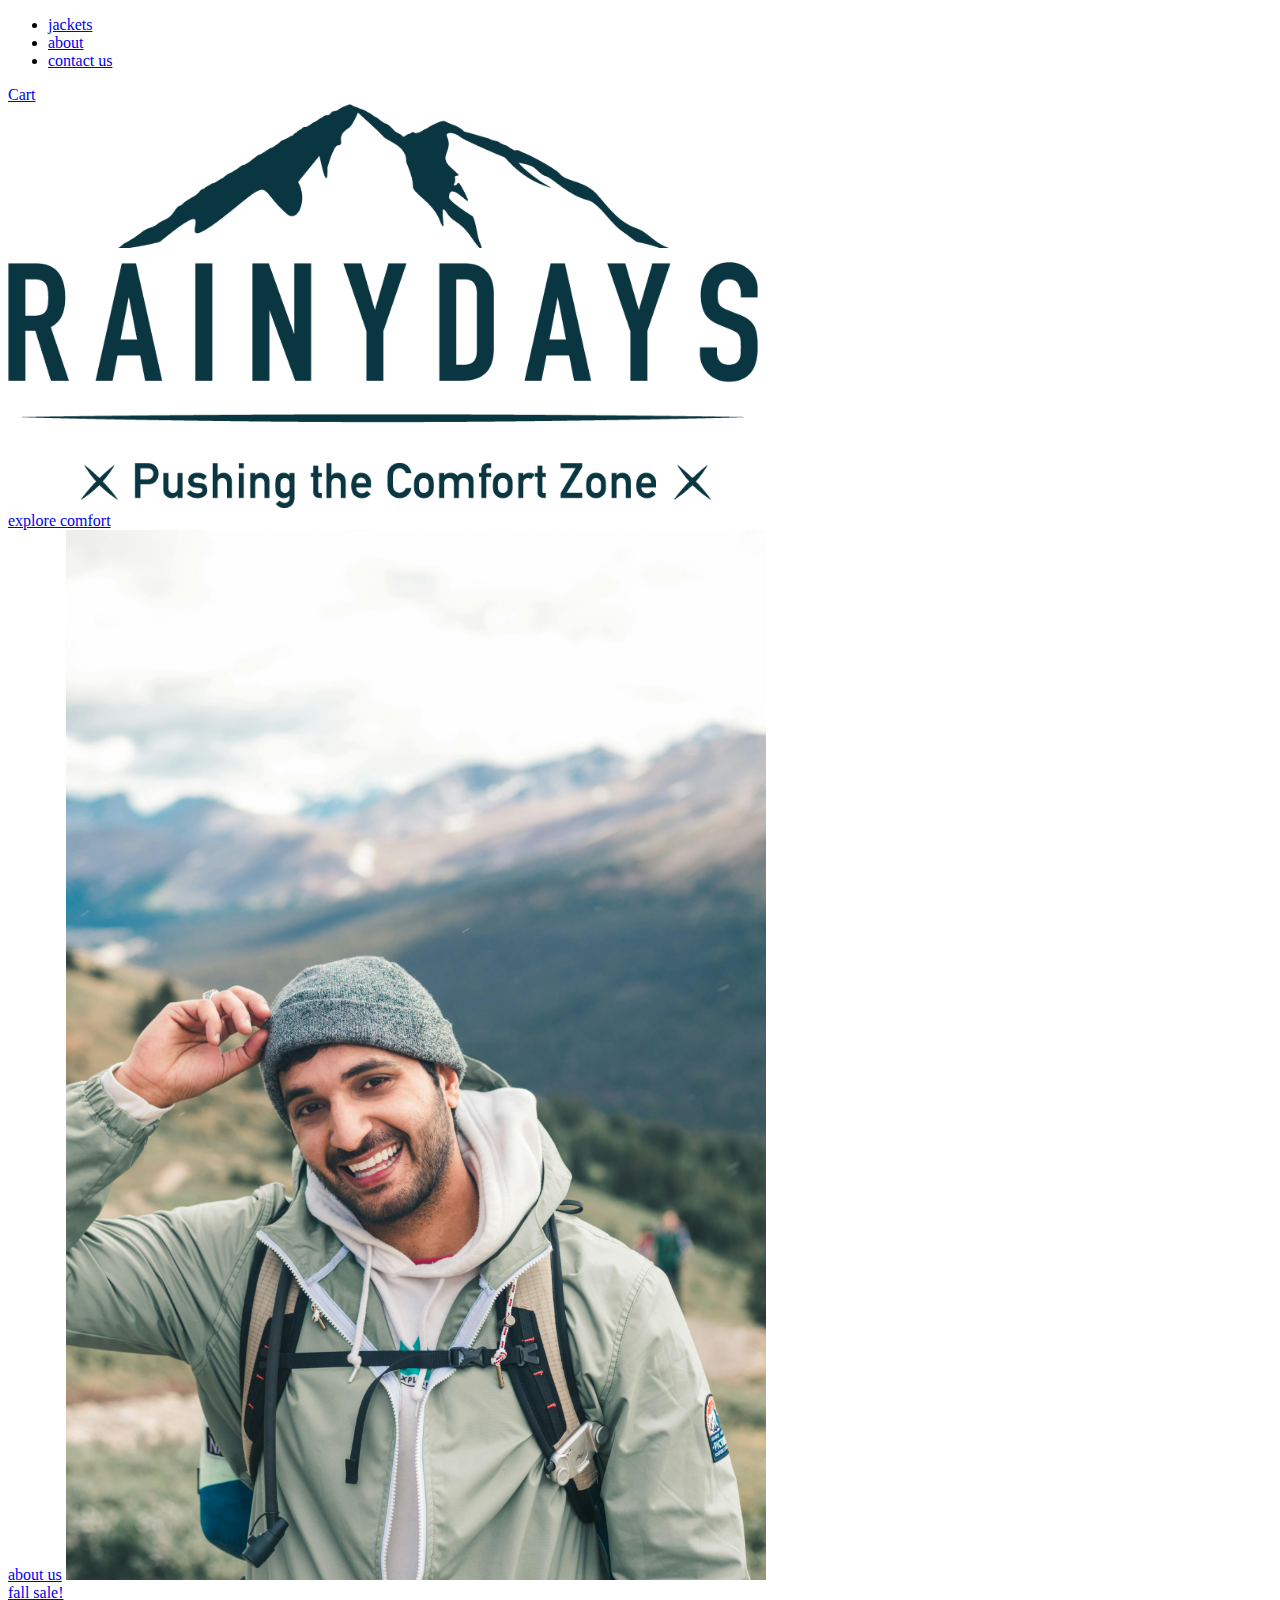
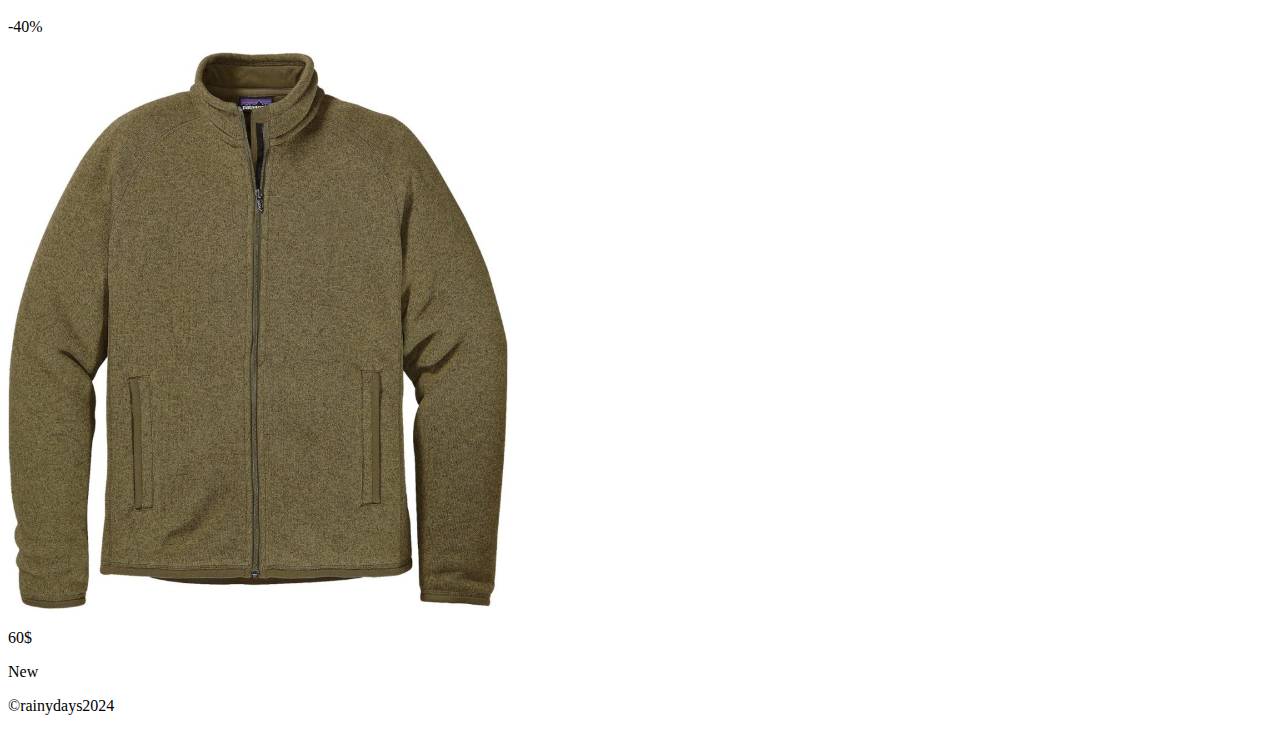
==== index.html @ af537967 "Started working on CA for HTML and CSS" ====
<!DOCTYPE html>
<html lang="en">
  <head>
    <meta charset="UTF-8" />
    <meta name="viewport" content="width=device-width, initial-scale=1.0" />
    <title>RainyDays | Homepage</title>
    <meta
      name="description"
      content="The homepage for the webstore Rainydays"
    />
  </head>
  <body>
    <header>
      <nav>
        <ul>
          <li><a href="jackets.html">jackets</a></li>
          <li><a href="about.html">about</a></li>
          <li><a href="contact.html">contact us</a></li>
        </ul>
      </nav>
      <nav>
        <a href="cart.html">Cart</a>
      </nav>
    </header>
    <main>
      <a href="index.html">
        <img
          src="images/RainyDays_Logo.png"
          alt="RainyDays Logo and link to homepage"
          width="750"
        />
      </a>
      <nav>
        <a href="jackets.html">explore comfort</a>
      </nav>
      <nav>
        <a href="about.html">about us</a>
        <img src="images/man.jpg" width="700" />
      </nav>
      <section>
        <a href="products/heritage_brown.html">fall sale!</a>
        <p>-40%</p>
        <img src="images/RainyDays_Jacket7.jpg" width="500" />
        <p>60$</p>
        <p>New</p>
      </section>
    </main>
    <footer>
      <p>&copy;rainydays2024</p>
    </footer>
  </body>
</html>
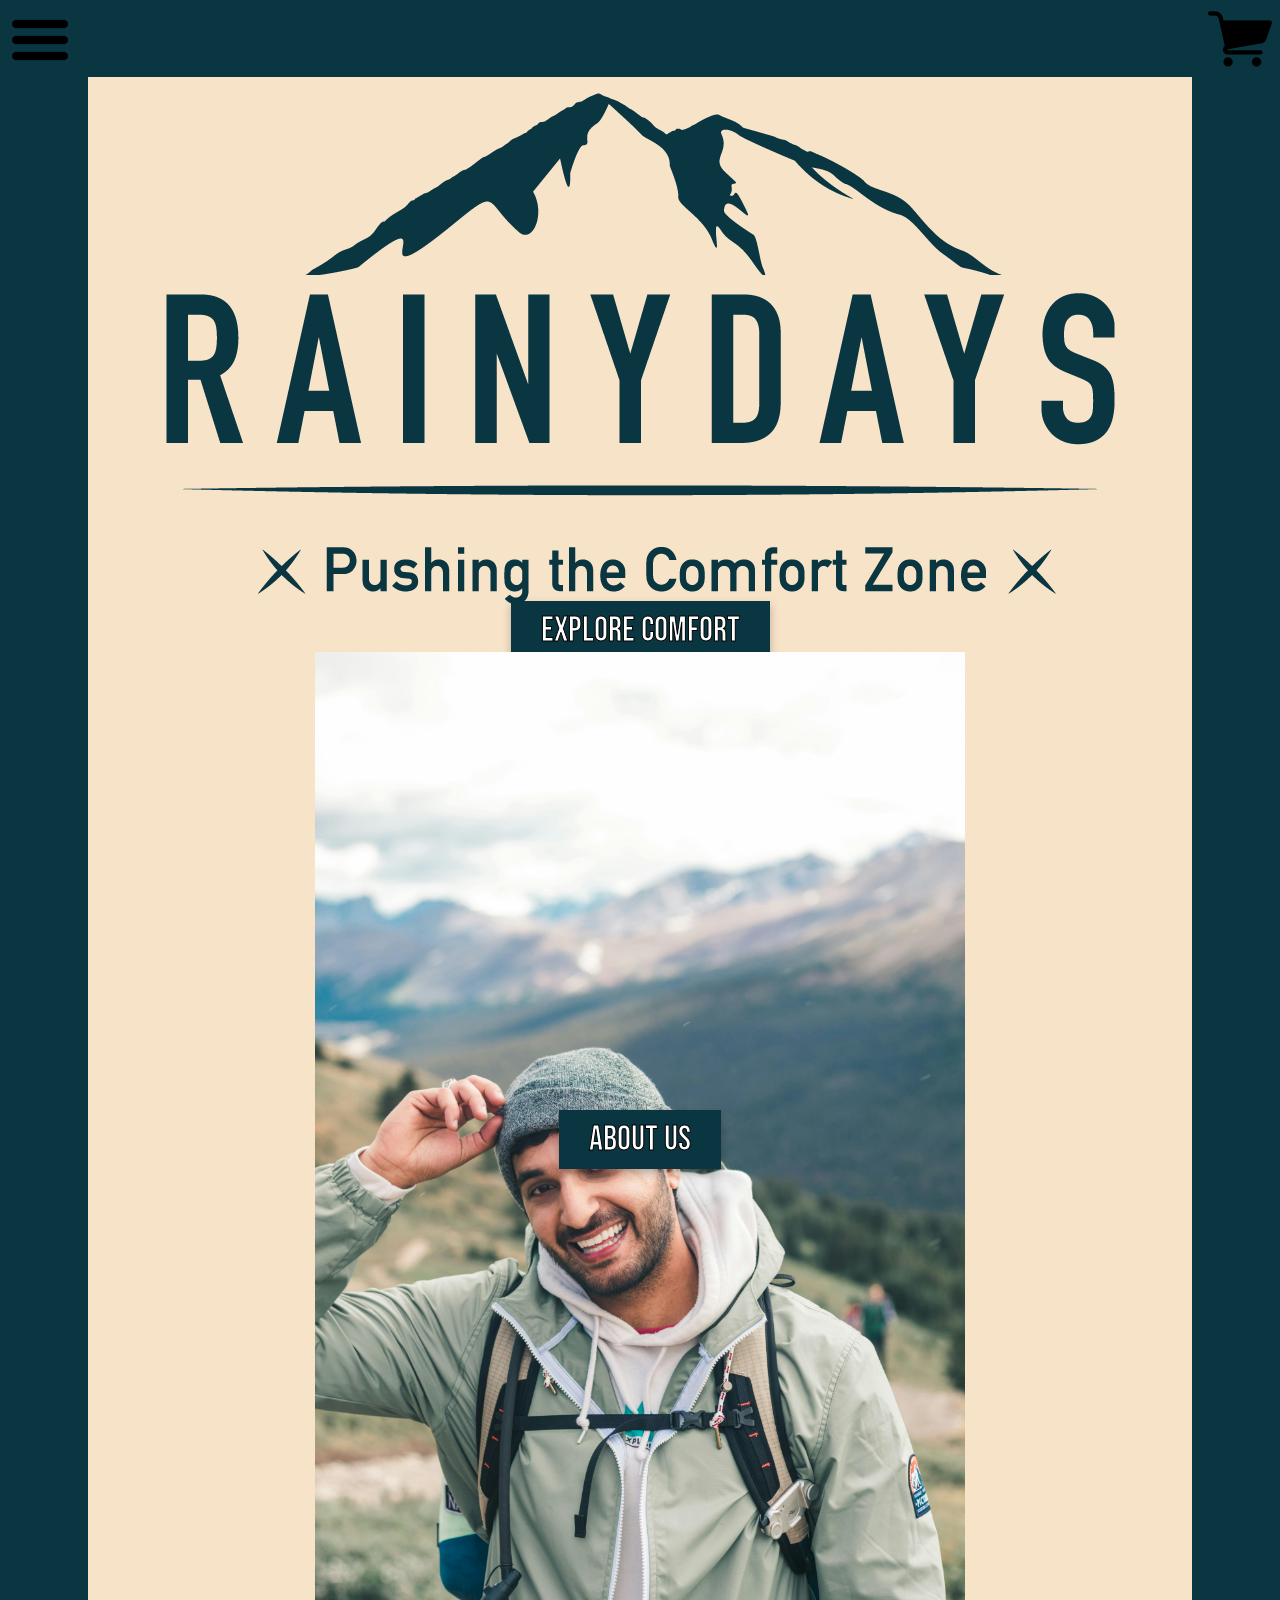
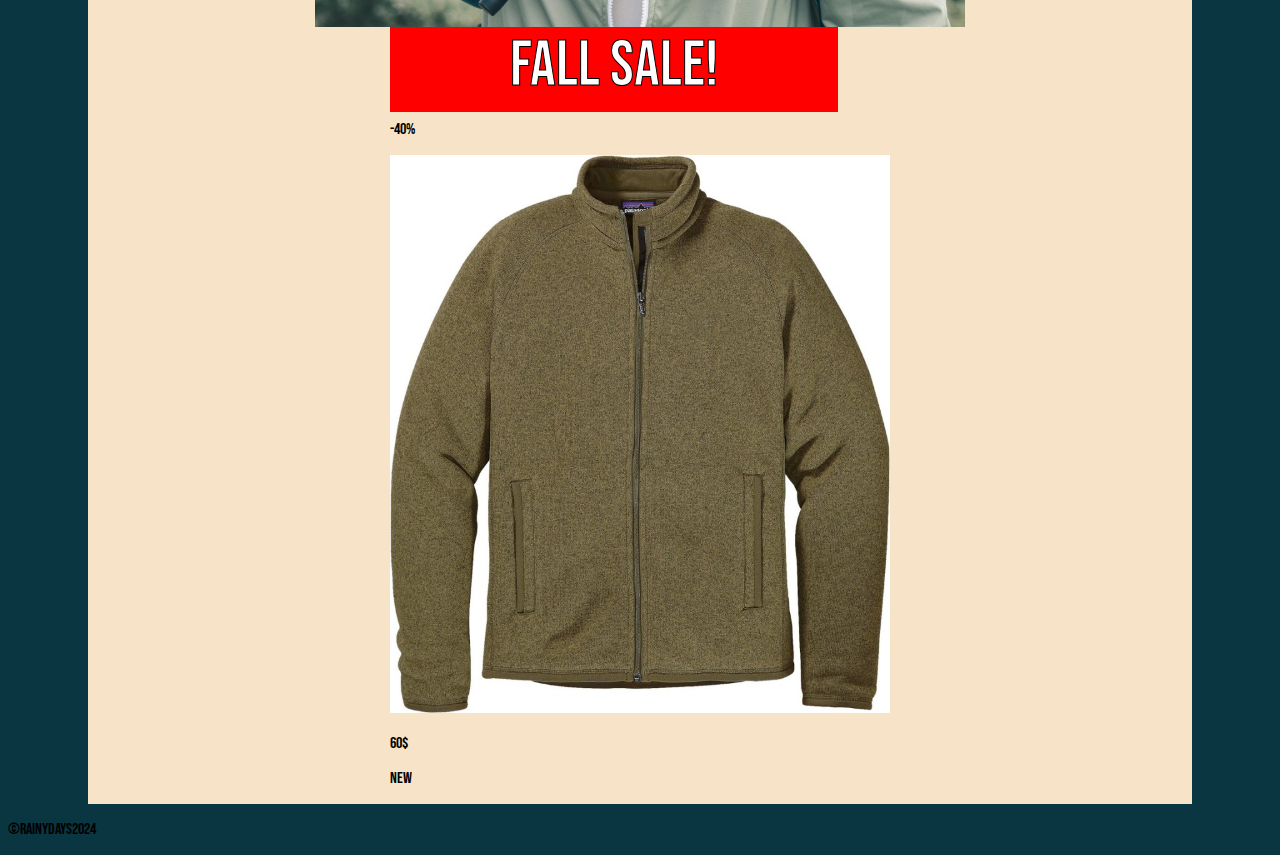
==== commit eb8ff064: "updated rainydays project" ====
--- a/index.html
+++ b/index.html
@@ -1,6 +1,7 @@
 <!DOCTYPE html>
 <html lang="en">
   <head>
+    <link href="./css/styles.css" rel="Stylesheet" />
     <meta charset="UTF-8" />
     <meta name="viewport" content="width=device-width, initial-scale=1.0" />
     <title>RainyDays | Homepage</title>
@@ -8,42 +9,77 @@
       name="description"
       content="The homepage for the webstore Rainydays"
     />
+    <link rel="preconnect" href="https://fonts.googleapis.com" />
+    <link rel="preconnect" href="https://fonts.gstatic.com" crossorigin />
+    <link
+      href="https://fonts.googleapis.com/css2?family=Merriweather:ital,wght@0,300;0,400;0,700;0,900;1,300;1,400;1,700;1,900&display=swap"
+      rel="stylesheet"
+    />
+    <link
+      href="https://fonts.googleapis.com/css2?family=Bebas+Neue&display=swap"
+      rel="stylesheet"
+    />
   </head>
   <body>
     <header>
-      <nav>
-        <ul>
-          <li><a href="jackets.html">jackets</a></li>
-          <li><a href="about.html">about</a></li>
-          <li><a href="contact.html">contact us</a></li>
-        </ul>
-      </nav>
-      <nav>
-        <a href="cart.html">Cart</a>
-      </nav>
+      <div class="header-nav">
+        <div>
+          <input type="checkbox" id="menu-checkbox" />
+          <label for="menu-checkbox"
+            ><i class="hamburger"
+              ><img
+                src="./images/Hamburger.png"
+                width="64px"
+                class="hamburger" /></i
+          ></label>
+          <nav class="navigation">
+            <div class="container">
+              <div class="btn-wrapper">
+                <div class="dropdown">
+                  <ul id="menu-nav">
+                    <a href="./jackets.html">jackets</a>
+                    <a href="./about.html">about</a>
+                    <a href="./contact.html">contact us</a>
+                  </ul>
+                </div>
+              </div>
+            </div>
+          </nav>
+        </div>
+        <div id="cart">
+          <a href="cart.html"><img src="./images/cart.png" width="64px" /></a>
+        </div>
+      </div>
     </header>
     <main>
-      <a href="index.html">
+      <a href="index.html" class="rainydayslogo">
         <img
           src="images/RainyDays_Logo.png"
           alt="RainyDays Logo and link to homepage"
-          width="750"
         />
       </a>
-      <nav>
-        <a href="jackets.html">explore comfort</a>
-      </nav>
-      <nav>
-        <a href="about.html">about us</a>
-        <img src="images/man.jpg" width="700" />
-      </nav>
-      <section>
-        <a href="products/heritage_brown.html">fall sale!</a>
-        <p>-40%</p>
-        <img src="images/RainyDays_Jacket7.jpg" width="500" />
-        <p>60$</p>
-        <p>New</p>
-      </section>
+      <div>
+        <nav class="explorecomfort">
+          <a href="./jackets.html" class="cta-button">explore comfort</a>
+        </nav>
+      </div>
+      <div class="homepage-content">
+        <div class="aboutus-cta">
+          <img src="./images/man.jpg" class="aboutus-img" />
+          <div class="button-container">
+            <a href="./about.html" class="cta-button">about us</a>
+          </div>
+        </div>
+        <div>
+          <a href="./products/heritage_brown.html" class="cta-sale"
+            >fall sale!</a
+          >
+          <p>-40%</p>
+          <img src="./images/RainyDays_Jacket7.jpg" width="500" />
+          <p>60$</p>
+          <p>New</p>
+        </div>
+      </div>
     </main>
     <footer>
       <p>&copy;rainydays2024</p>
--- a/css/styles.css
+++ b/css/styles.css
@@ -0,0 +1,152 @@
+/*Fonts*/
+.merriweather-regular {
+  font-family: "Merriweather", serif;
+  font-weight: 400;
+  font-style: normal;
+}
+.bebas-neue-regular {
+  font-family: "Bebas Neue", sans-serif;
+  font-weight: 400;
+  font-style: normal;
+}
+body {
+  font-family: "bebas neue", Verdana, Geneva, Tahoma, sans-serif;
+}
+/*Changes to all pages*/
+body {
+  background-color: rgba(10, 54, 65, 1);
+}
+a {
+  text-decoration: none;
+}
+header {
+  color: black;
+  position: relative;
+}
+.rainydayslogo {
+  display: block;
+  margin-left: auto;
+  margin-right: auto;
+  text-align: center;
+  padding-top: 1em;
+}
+@media (min-width: 600px) and (max-width: 1200px) {
+  .rainydayslogo img {
+    width: 400px;
+  }
+}
+
+main {
+  border-style: solid;
+  border-color: rgba(10, 54, 65, 1);
+  border-width: 5rem;
+  border-top: 0;
+  border-bottom: 0;
+  margin: 0 auto;
+}
+
+.header-nav {
+  display: flex;
+  flex-direction: row;
+  justify-content: space-between;
+  align-items: center;
+}
+/*Hamburger menu*/
+.navigation,
+#menu-checkbox {
+  display: none;
+}
+
+#menu-checkbox:checked ~ .navigation {
+  display: block;
+}
+
+.navigation {
+  position: absolute;
+  background: #f7e3c8;
+  top: 70px;
+  flex: -1;
+}
+
+.navigation a {
+  display: block;
+  color: black;
+  padding: 10px 20px;
+}
+
+.hamburger {
+  &:hover {
+    background: #f7e3c8;
+  }
+}
+
+/*Shopping cart*/
+#cart {
+  position: relative;
+  &:hover {
+    background: #f7e3c8;
+  }
+  visibility: visible;
+}
+
+/*CTA*/
+main {
+  background-color: #f7e3c8;
+}
+
+.cta-main {
+  background-color: #bb0000;
+  font-size: 1em;
+  text-transform: uppercase;
+  padding: 50px 1000px;
+  border-radius: 5px;
+}
+.cta-sale {
+  background-color: rgba(255, 0, 0, 1);
+  padding: 8px 120px;
+  font-size: 64px;
+  color: #fff;
+  -webkit-text-stroke: 1px black;
+  text-decoration: none;
+}
+.cta-button {
+  background-color: rgba(10, 54, 65, 1);
+  font-size: 35px;
+  color: #fff;
+  -webkit-text-stroke: 1px black;
+  padding: 8px 30px;
+  position: center;
+  filter: drop-shadow(0px 4px 4px rgba(0, 0, 0, 0.25));
+}
+
+/*About us*/
+.aboutus-cta {
+  position: relative;
+  display: flex;
+  flex-direction: column;
+  justify-content: center;
+  align-items: center;
+}
+.button-container {
+  position: absolute;
+}
+.aboutus-cta img {
+  width: 650px;
+}
+@media (min-width: 600px) and (max-width: 1200px) {
+  .aboutus-cta img {
+    width: 400px;
+  }
+}
+
+/*Explore comfort*/
+.explorecomfort {
+  text-align: center;
+}
+
+/*Homepage content*/
+.homepage-content {
+  display: flex;
+  justify-content: space-around;
+  flex-wrap: wrap;
+}
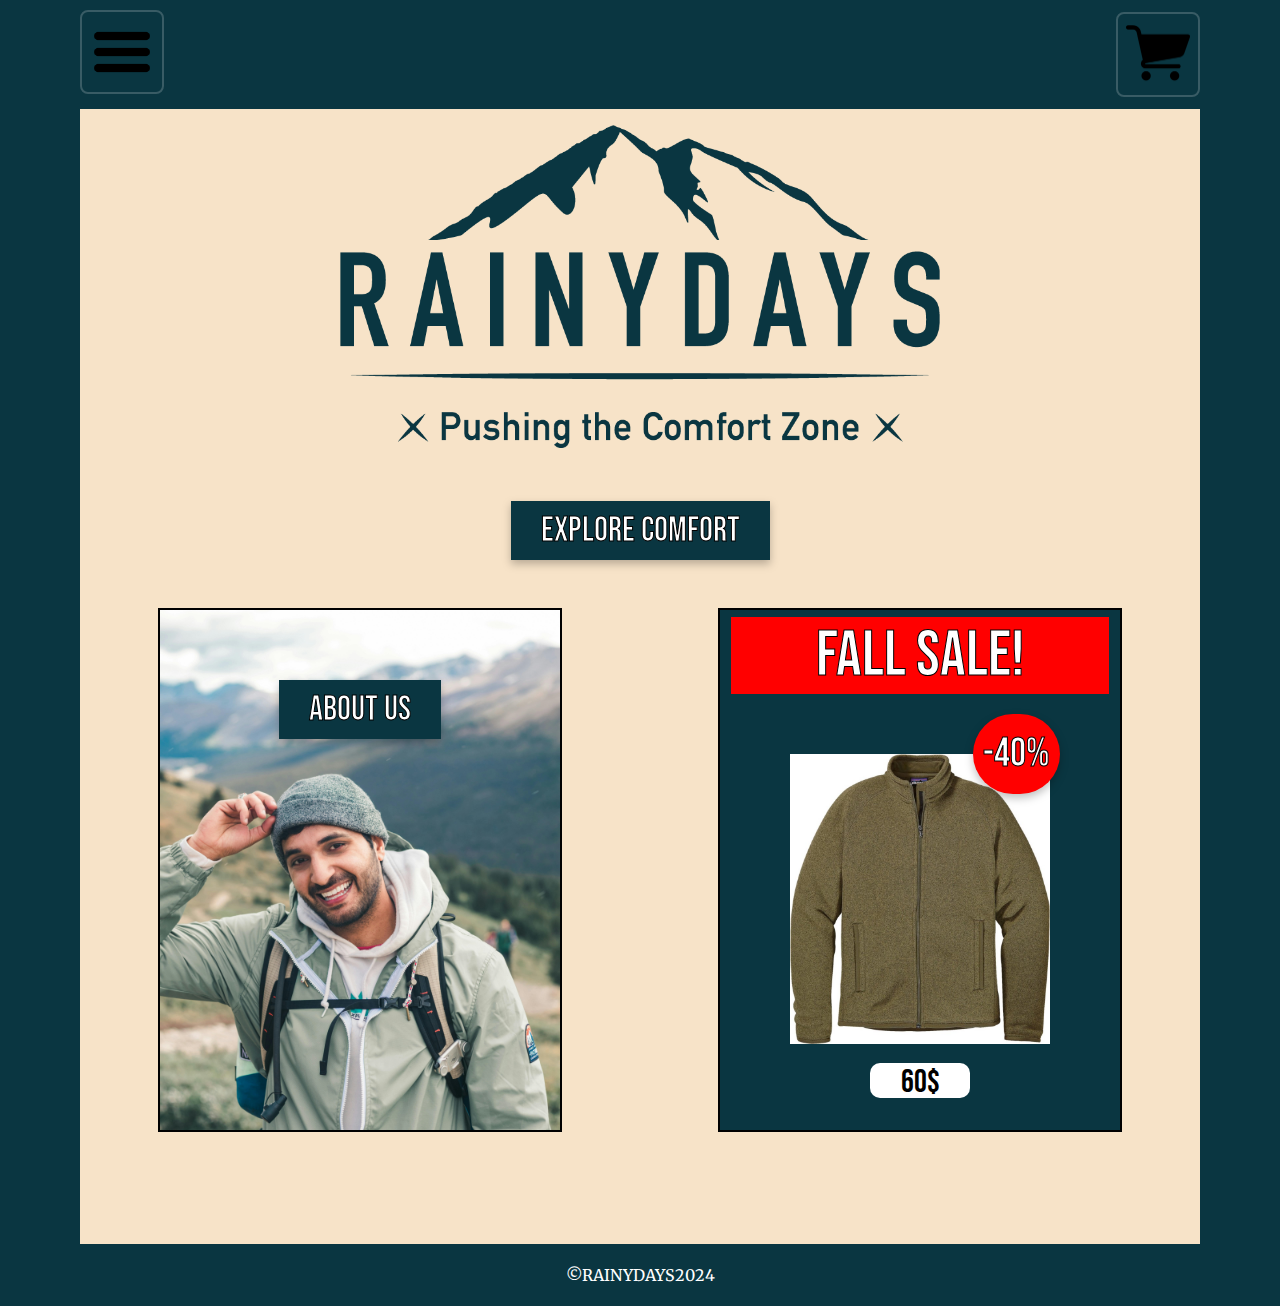
==== commit b0260268: "updated link to styles" ====
--- a/index.html
+++ b/index.html
@@ -1,7 +1,10 @@
 <!DOCTYPE html>
 <html lang="en">
   <head>
-    <link href="./css/styles.css" rel="Stylesheet" />
+    <link
+      href="https://jmaager.github.io/RainyDays_webpage_CA/css/styles.css"
+      rel="Stylesheet"
+    />
     <meta charset="UTF-8" />
     <meta name="viewport" content="width=device-width, initial-scale=1.0" />
     <title>RainyDays | Homepage</title>
@@ -26,58 +29,76 @@
         <div>
           <input type="checkbox" id="menu-checkbox" />
           <label for="menu-checkbox"
-            ><i class="hamburger"
-              ><img
-                src="./images/Hamburger.png"
-                width="64px"
-                class="hamburger" /></i
-          ></label>
+            ><img
+              src="../images/Hamburger.png"
+              width="64px"
+              class="hamburger"
+              alt="picture of hamburger menu"
+          /></label>
           <nav class="navigation">
             <div class="container">
-              <div class="btn-wrapper">
-                <div class="dropdown">
-                  <ul id="menu-nav">
-                    <a href="./jackets.html">jackets</a>
-                    <a href="./about.html">about</a>
-                    <a href="./contact.html">contact us</a>
-                  </ul>
-                </div>
-              </div>
+              <ul class="menu-nav">
+                <li><a href="../jackets.html">jackets</a></li>
+                <li><a href="../about.html">about</a></li>
+                <li><a href="../contact.html">contact us</a></li>
+              </ul>
             </div>
           </nav>
         </div>
         <div id="cart">
-          <a href="cart.html"><img src="./images/cart.png" width="64px" /></a>
+          <a href="../cart_empty.html"
+            ><img
+              src="../images/cart.png"
+              width="64px"
+              alt="picture of a shopping cart"
+          /></a>
         </div>
       </div>
     </header>
     <main>
-      <a href="index.html" class="rainydayslogo">
+      <a href="../index.html" class="rainydayslogo">
         <img
-          src="images/RainyDays_Logo.png"
+          src="../images/RainyDays_Logo.png"
           alt="RainyDays Logo and link to homepage"
         />
       </a>
       <div>
         <nav class="explorecomfort">
-          <a href="./jackets.html" class="cta-button">explore comfort</a>
+          <a href="../jackets.html" class="cta-button">explore comfort</a>
         </nav>
       </div>
       <div class="homepage-content">
         <div class="aboutus-cta">
-          <img src="./images/man.jpg" class="aboutus-img" />
+          <img
+            src="../images/man.jpg"
+            class="aboutus-img"
+            alt="picture of a man on a hike smiling to the camera"
+          />
           <div class="button-container">
-            <a href="./about.html" class="cta-button">about us</a>
+            <a href="../about.html" class="cta-button">about us</a>
           </div>
         </div>
-        <div>
-          <a href="./products/heritage_brown.html" class="cta-sale"
-            >fall sale!</a
-          >
-          <p>-40%</p>
-          <img src="./images/RainyDays_Jacket7.jpg" width="500" />
-          <p>60$</p>
-          <p>New</p>
+        <div class="homepage-sale">
+          <div class="fall-sale">
+            <a href="../products/heritage_brown.html" class="cta-sale"
+              >fall sale!</a
+            >
+          </div>
+          <div class="sale-picture">
+            <a href="../products/heritage_brown.html">
+              <img
+                src="../images/RainyDays_Jacket7.jpg"
+                width="260"
+                alt="picture of product, displays a brown jacket"
+              />
+            </a>
+          </div>
+          <div class="cta-40">
+            <p>-40%</p>
+          </div>
+          <div class="price-homepage">
+            <p class="price-item-homepage">60$</p>
+          </div>
         </div>
       </div>
     </main>
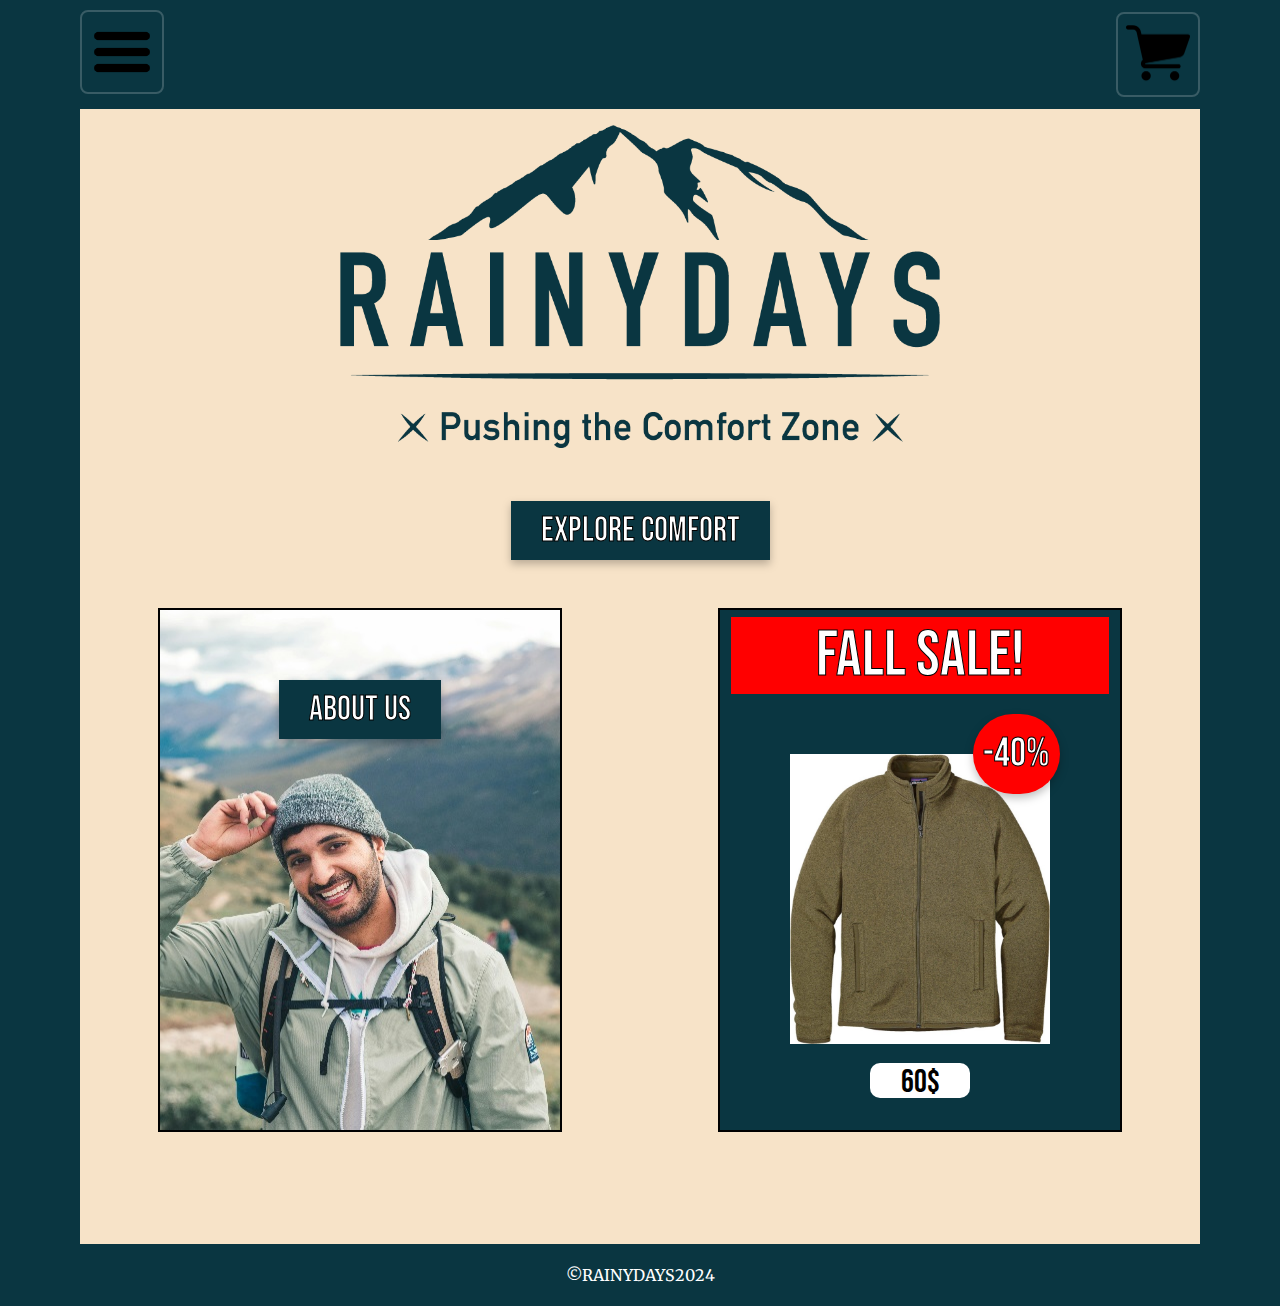
==== commit bcd52987: "test" ====
--- a/index.html
+++ b/index.html
@@ -30,7 +30,7 @@
           <input type="checkbox" id="menu-checkbox" />
           <label for="menu-checkbox"
             ><img
-              src="../images/Hamburger.png"
+              src="./images/Hamburger.png"
               width="64px"
               class="hamburger"
               alt="picture of hamburger menu"
@@ -38,17 +38,18 @@
           <nav class="navigation">
             <div class="container">
               <ul class="menu-nav">
-                <li><a href="../jackets.html">jackets</a></li>
-                <li><a href="../about.html">about</a></li>
-                <li><a href="../contact.html">contact us</a></li>
+                <li><a href="./index.html">home</a></li>
+                <li><a href="./jackets.html">jackets</a></li>
+                <li><a href="./about.html">about</a></li>
+                <li><a href="./contact.html">contact us</a></li>
               </ul>
             </div>
           </nav>
         </div>
         <div id="cart">
-          <a href="../cart_empty.html"
+          <a href="./cart_empty.html"
             ><img
-              src="../images/cart.png"
+              src="./images/cart.png"
               width="64px"
               alt="picture of a shopping cart"
           /></a>
@@ -56,38 +57,38 @@
       </div>
     </header>
     <main>
-      <a href="../index.html" class="rainydayslogo">
+      <a href="./index.html" class="rainydayslogo">
         <img
-          src="../images/RainyDays_Logo.png"
+          src="./images/RainyDays_Logo.png"
           alt="RainyDays Logo and link to homepage"
         />
       </a>
       <div>
         <nav class="explorecomfort">
-          <a href="../jackets.html" class="cta-button">explore comfort</a>
+          <a href="./jackets.html" class="cta-button">explore comfort</a>
         </nav>
       </div>
-      <div class="homepage-content">
+      <section class="homepage-content">
         <div class="aboutus-cta">
           <img
-            src="../images/man.jpg"
+            src="./images/man.jpg"
             class="aboutus-img"
             alt="picture of a man on a hike smiling to the camera"
           />
           <div class="button-container">
-            <a href="../about.html" class="cta-button">about us</a>
+            <a href="./about.html" class="cta-button">about us</a>
           </div>
         </div>
         <div class="homepage-sale">
           <div class="fall-sale">
-            <a href="../products/heritage_brown.html" class="cta-sale"
+            <a href="./products/heritage_brown.html" class="cta-sale"
               >fall sale!</a
             >
           </div>
           <div class="sale-picture">
-            <a href="../products/heritage_brown.html">
+            <a href="./products/heritage_brown.html">
               <img
-                src="../images/RainyDays_Jacket7.jpg"
+                src="./images/RainyDays_Jacket7.jpg"
                 width="260"
                 alt="picture of product, displays a brown jacket"
               />
@@ -100,7 +101,7 @@
             <p class="price-item-homepage">60$</p>
           </div>
         </div>
-      </div>
+      </section>
     </main>
     <footer>
       <p>&copy;rainydays2024</p>
